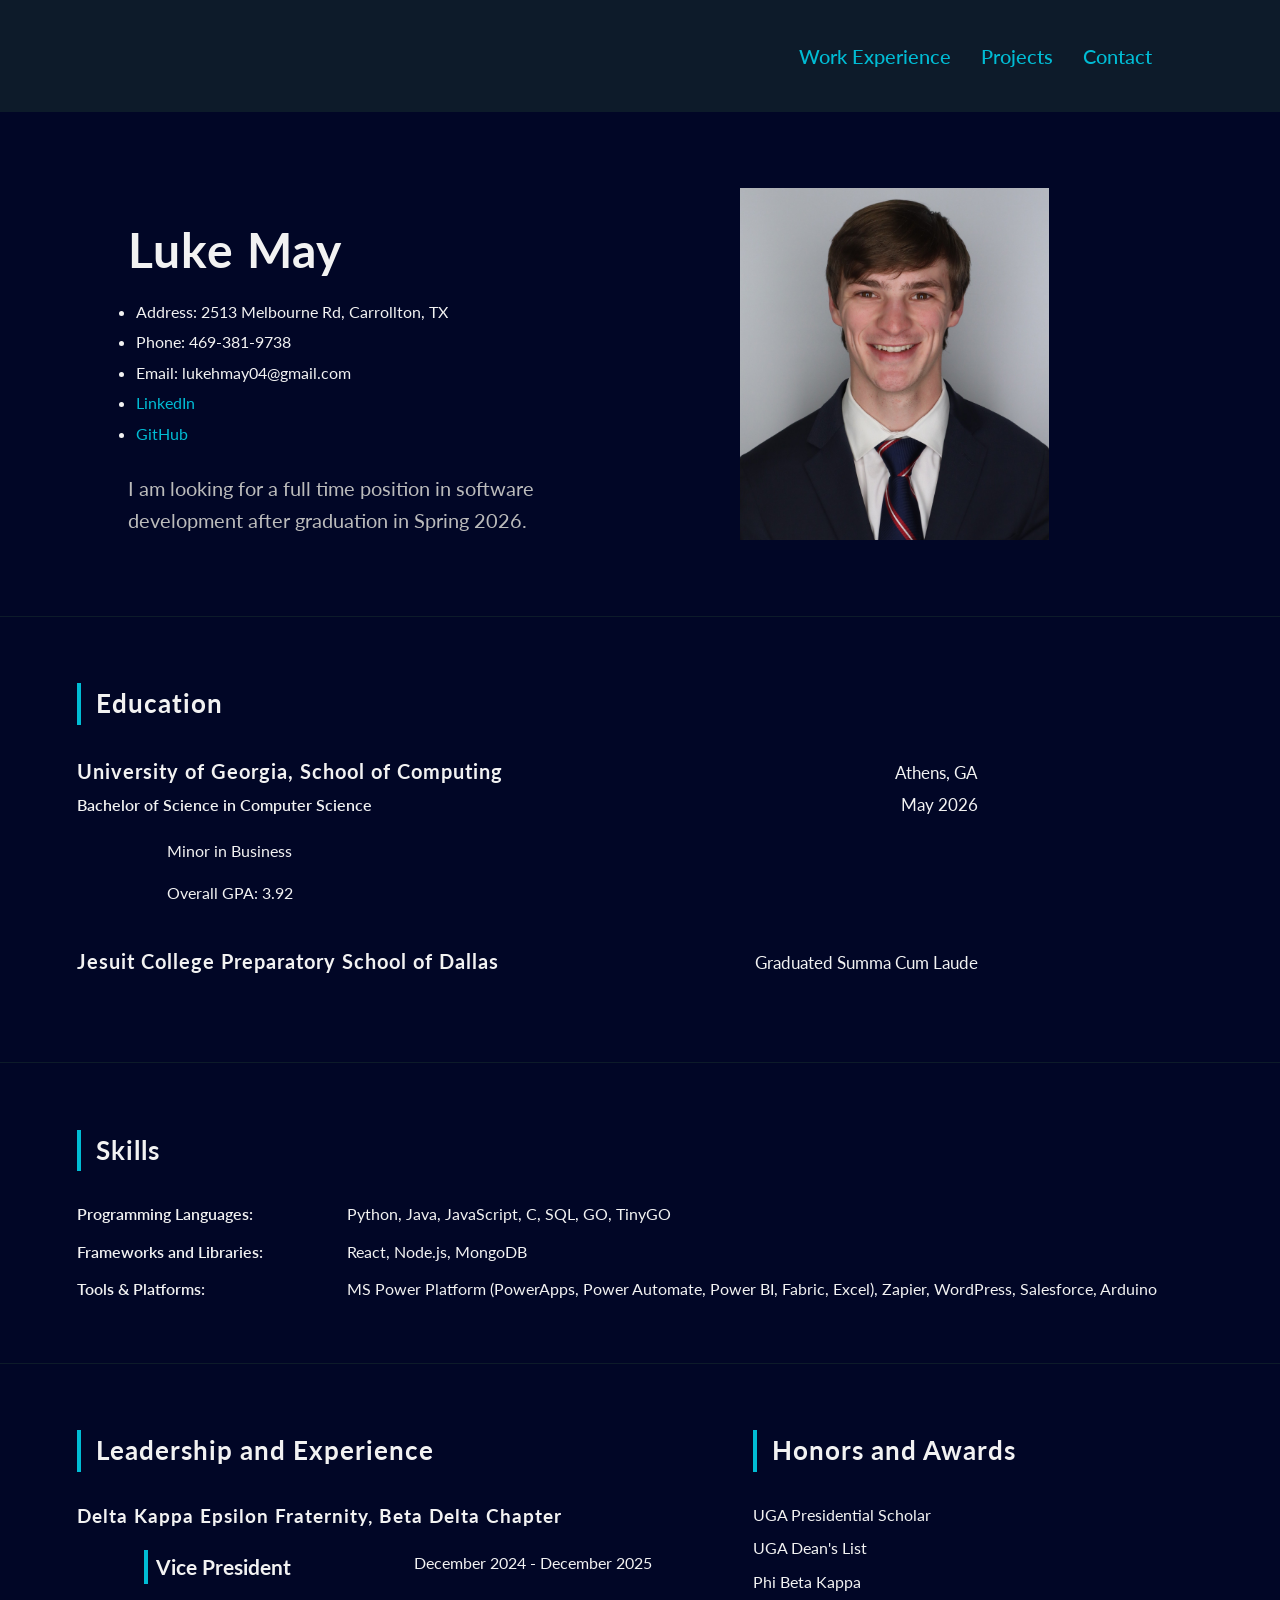
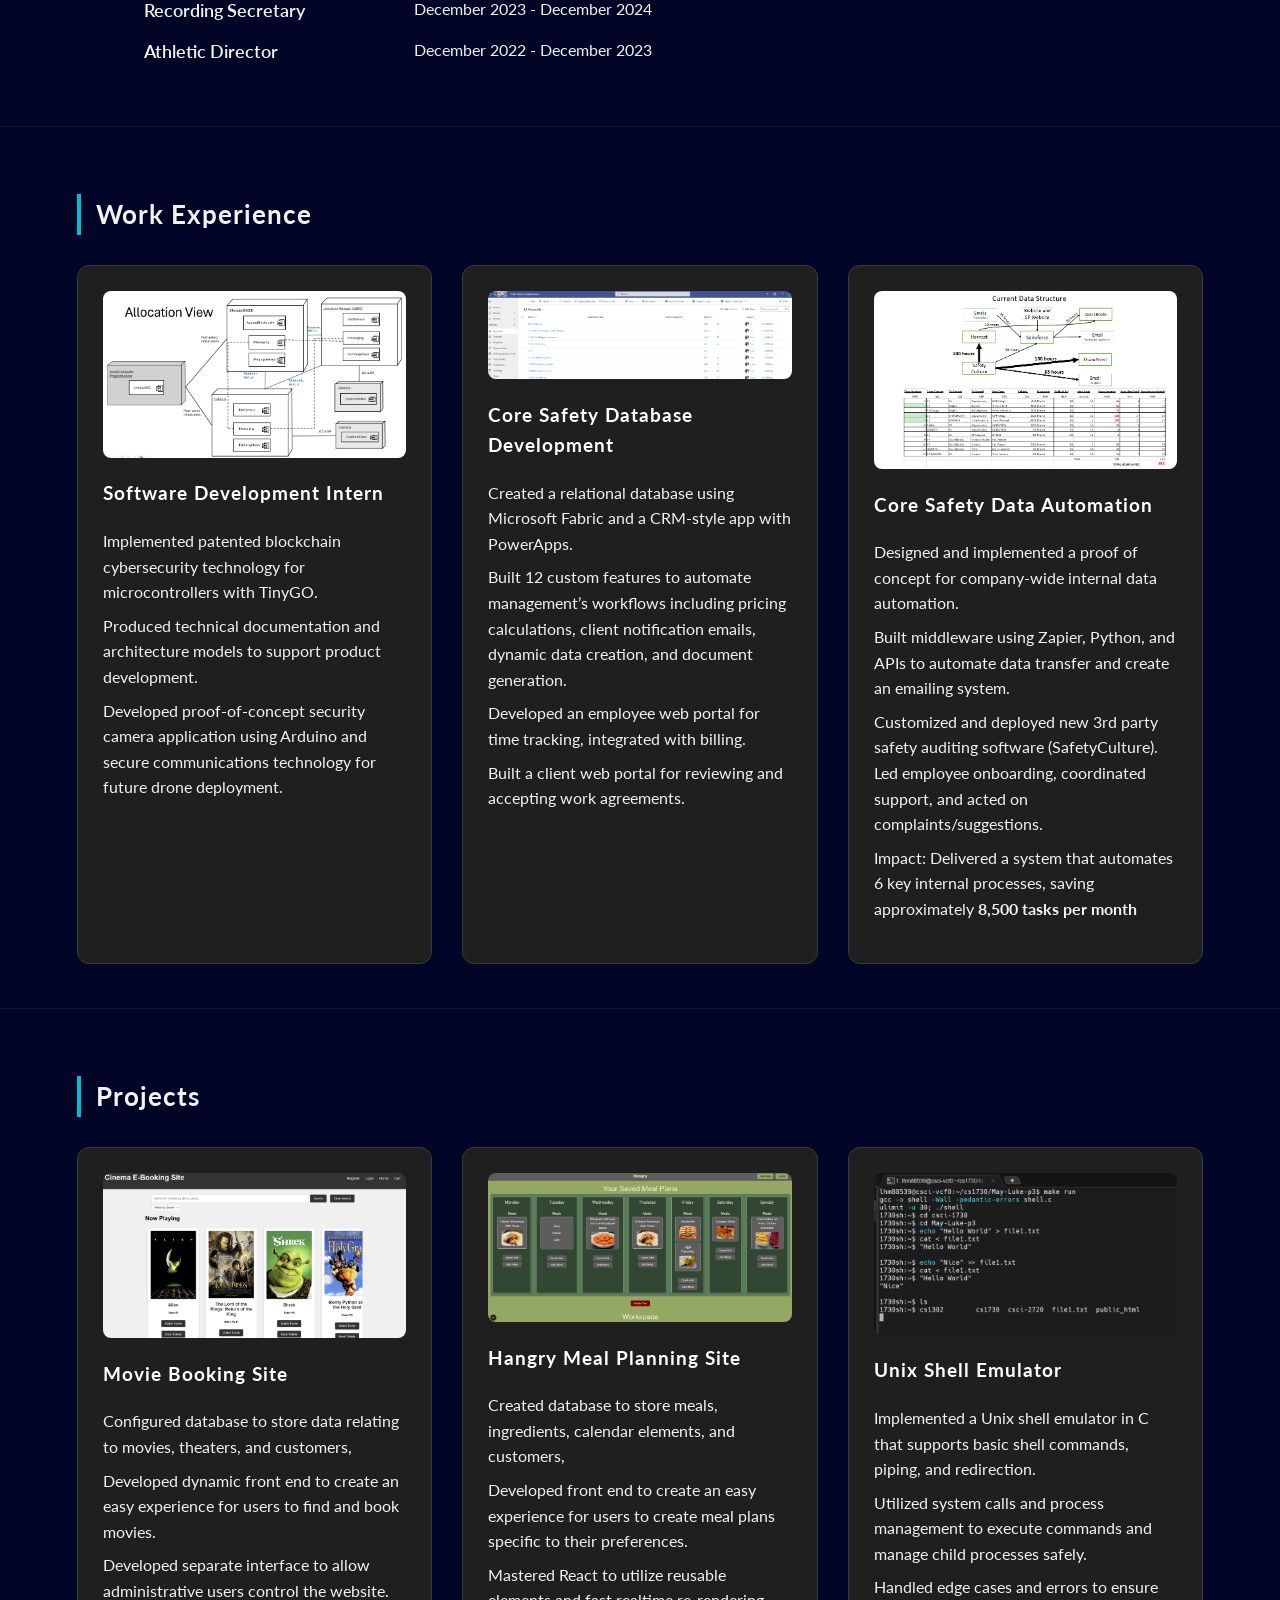
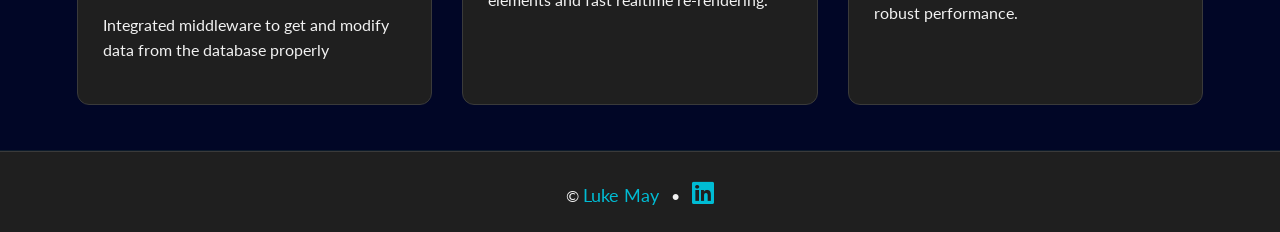
==== index.html @ 89981cf1 "first commit" ====
<!DOCTYPE html>
<html lang="en">

<head>
    <meta charset="UTF-8">
    <meta name="viewport" content="width=device-width, initial-scale=1.0">
    <title>Luke May</title>
    <link rel="stylesheet" href="css/style.css">
    <link rel="stylesheet" href="https://cdnjs.cloudflare.com/ajax/libs/font-awesome/6.0.0-beta3/css/all.min.css">
    <link rel="preconnect" href="https://fonts.googleapis.com">
    <link rel="preconnect" href="https://fonts.gstatic.com" crossorigin>
    <link
        href="https://fonts.googleapis.com/css2?family=Lato:ital,wght@0,100;0,300;0,400;0,700;0,900;1,100;1,300;1,400;1,700;1,900&display=swap"
        rel="stylesheet">
    <link
        href="https://fonts.googleapis.com/css2?family=Faculty+Glyphic&family=Lato:ital,wght@0,100;0,300;0,400;0,700;0,900;1,100;1,300;1,400;1,700;1,900&display=swap"
        rel="stylesheet">
</head>

<body>
    <nav>
        <p><a href="#work">Work Experience</a></p>
        <p><a href="#projects">Projects</a></p>
        <p><a href="contact.html">Contact</a></p>
    </nav>

    <section class="splash">
        <div id="left-col">
            <h1>Luke May</h1>
            <ul id="contact-info">
                <li>Address: 2513 Melbourne Rd, Carrollton, TX</li>
                <li>Phone: 469-381-9738</li>
                <li>Email: lukehmay04@gmail.com</li>
                <li><a href="https://www.linkedin.com/in/luke-may-3313bb2b1" target="_blank">LinkedIn</a></li>
                <li><a href="https://github.com/lukemay03" target="_blank">GitHub</a></li>
            </ul>
            <p id="tagline">
                I am looking for a full time position in software development after graduation in Spring 2026.
            </p>
        </div>
        <div id="right-col">
            <img src="images/lukeheadshot.jpg" alt="Luke May Headshot">
        </div>
    </section>

    <section>
        <h2>Education</h2>
        <div id="education">
            <div class="edu-item">
                <div class="edu-header">
                    <h3>University of Georgia, School of Computing</h3>
                    <span class="location">Athens, GA</span>
                </div>

                <div class="edu-subheader">
                    <p class="degree">Bachelor of Science in Computer Science</p>
                    <span class="date">May 2026</span>
                </div>

                <p class="edu-detail">Minor in Business</p>
                <p class="edu-detail">Overall GPA: 3.92</p>
            </div>

            <div class="edu-item">
                <div class="edu-header">
                    <h3>Jesuit College Preparatory School of Dallas</h3>
                    <span class="location">Graduated Summa Cum Laude</span>
                </div>
            </div>
        </div>
    </section>
    <section>
        <h2>Skills</h2>
        <dl class="skills">
            <dt>Programming Languages:</dt>
            <dd>Python, Java, JavaScript, C, SQL, GO, TinyGO</dd>
            <dt>Frameworks and Libraries:</dt>
            <dd>React, Node.js, MongoDB</dd>
            <dt>Tools & Platforms:</dt>
            <dd>MS Power Platform (PowerApps, Power Automate, Power BI, Fabric, Excel), Zapier, WordPress, Salesforce, Arduino</dd>
        </dl>
    </section>
    <section id="leader-awards">
        <div id="leadership-col">
        <h2>Leadership and Experience</h2>
        <dl>
            <h3>Delta Kappa Epsilon Fraternity, Beta Delta Chapter</h3>
            <div class="leadership">
                <dt style="font-size: 21px; font-weight: 650; border-left: 4px solid #00bcd4; padding-left: 8px;">Vice President</dt>
                <dd>December 2024 - December 2025</dd>
                <dt>Recording Secretary</dt>
                <dd>December 2023 - December 2024</dd>
                <dt>Athletic Director</dt>
                <dd>December 2022 - December 2023</dd>
            </div>
            <!-- <br>
            <dt>Computer Science Intern: <a href="https://coresafety.com" target="_blank">Core Safety Group</a></dt>
            <dd>May 2023 - August 2023</dd>
            <br>
            <dt>Computer Consultant: <a href="https://coresafety.com" target="_blank">Core Safety Group</a></dt>
            <dd>May 2024 - Current</dd> -->
        </dl>
        </div>
        <div id="awards-col">
            <h2>Honors and Awards</h2>
            <ul>
                <li>UGA Presidential Scholar</li>
                <li>UGA Dean's List</li>
                <li>Phi Beta Kappa</li>
            </ul>
        </div>
    </section>
    <section id="work">
        <h2>Work Experience</h2>
        <div class="three-col">
            <div class="card">
                <img src="images/bcgabedview.png" alt="Software Development Intern">
                <h3>Software Development Intern</h3>
                <ul>
                    <li>Implemented patented blockchain cybersecurity technology for microcontrollers with TinyGO.</li>
                    <li>Produced technical documentation and architecture models to support product development. </li>
                    <li>Developed proof-of-concept security camera application using Arduino and secure communications technology for future drone deployment. </li>
                </ul>
            </div>

            
            <div class="card">
                <img src="images/coredatabase.png" alt="Core Database Development">
                <h3>Core Safety Database Development</h3>
                <ul>
                    <li>Created a relational database using Microsoft Fabric and a CRM-style app with PowerApps. </li>
                    <li>Built 12 custom features to automate management’s workflows including pricing calculations, client notification emails, dynamic data creation, and document generation. </li>
                    <li>Developed an employee web portal for time tracking, integrated with billing. </li>
                    <li>Built a client web portal for reviewing and accepting work agreements.</li>
                </ul>
            </div>

            <div class="card">
                <img src="images/coredataautomation.png" alt="Core Safety Data Automation">
                <h3>Core Safety Data Automation</h3>
                <ul>
                    <li>Designed and implemented a proof of concept for company-wide internal data automation.</li>
                    <li>Built middleware using Zapier, Python, and APIs to automate data transfer and create an emailing system.</li>
                    <li>Customized and deployed new 3rd party safety auditing software (SafetyCulture). Led employee onboarding, coordinated support, and acted on complaints/suggestions.</li>
                    <li>Impact: Delivered a system that automates 6 key internal processes, saving approximately <strong>8,500 tasks per month</strong></li>
                </ul>
            </div>
        </div>
    </section>
    <section id="projects">
        <h2>Projects</h2>
        <div class="three-col">
            <div class="card">
                <img src="images/moviebookingsite.png" alt="Movie Booking Site">
                <h3>Movie Booking Site</h3>
                <ul>
                    <li>Configured database to store data relating to movies, theaters, and customers,</li>
                    <li>Developed dynamic front end to create an easy experience for users to find and book movies.</li>
                    <li>Developed separate interface to allow administrative users control the website.</li>
                    <li>Integrated middleware to get and modify data from the database properly</li>
                </ul>
            </div>
            <div class="card">
                <img src="images/hangry/dashboard.png" alt="Hangry Meal Planning Site">
                <h3>Hangry Meal Planning Site</h3>
                <ul>
                    <li>Created database to store meals, ingredients, calendar elements, and customers,</li>
                    <li>Developed front end to create an easy experience for users to create meal plans specific to their preferences.</li>
                    <li>Mastered React to utilize reusable elements and fast realtime re-rendering.</li>
                </ul>
            </div>
            <div class="card">
                <img src="images/shellemulator.png" alt="Unix Shell Emulator">
                <h3>Unix Shell Emulator</h3>
                <ul>
                    <li> Implemented a Unix shell emulator in C that supports basic shell commands, piping, and redirection.</li>
                    <li>Utilized system calls and process management to execute commands and manage child processes safely.</li>
                    <li>Handled edge cases and errors to ensure robust performance.</li>
                </ul>
            </div>
        </div>
    </section>
    <footer>
        &copy;
        <a href="contact.html" style="font-size: 18px;">Luke May</a>
        &nbsp;
        &bull;
        &nbsp;
        <a href="http://www.linkedin.com/in/luke-may-3313bb2b1" style="font-size:25px;" target="_blank"><i
                class="fab fa-linkedin"></i></a>
    </footer>
</body>

</html>
---- css/style.css ----
/* ========== GLOBAL STYLES ========== */
body {
    margin: 0;
    font-family: "Lato", sans-serif;
    background-color: #010626;
    color: #f2f2f2;
    line-height: 1.6;
}

h1,
h2,
h3 {
    letter-spacing: 1px;
}

section {
    padding: 3.5% 6%;
    border-bottom: 1px solid #0D1B2A;
    /* border-bottom: 1px solid #00bcd4; */
}

html {
    scroll-behavior: smooth;
}

/* ========== NAVIGATION ========== */
nav {
    background-color: #0D1B2A;
    display: flex;
    justify-content: flex-end;
    align-items: center;
    padding: 20px 10%;
    font-size: 20px;
    gap: 1%;
}

nav a {
    color: #00bcd4;
    text-decoration: none;
    font-weight: 500;
    margin-left: 20px;
    transition: color 0.3s ease;
}

nav a:hover {
    color: #ffffff;
    font-weight: bold;
}

/* ========== FOOTER ========== */
footer {
    background-color: #1f1f1f;
    padding: 20px;
    text-align: center;
    border-top: 1px solid #3a3a3a;
}

footer a {
    color: #00bcd4;
    text-decoration: none;
}

footer a:hover {
    color: #ffffff;
}

/* ========== SPLASH / HERO ========== */
.splash {
    text-align: center;
    padding: 60px 10%;
    display: flex;
    flex-direction: row;
}

.splash h1 {
    font-size: 48px;
    margin-bottom: 10px;
}

.splash #tagline {
    font-size: 20px;
    color: #bbbbbb;
}

.splash img {
    margin: 0;
    width: 60%;
}

.splash #left-col {
    display: flex;
    flex-direction: column;
    text-align: left;
    gap: 5%;
}

.splash #contact-info {
    list-style-type: disc;
    padding-left: 8px;
    margin: 0;
    text-align: left;
}

.splash #contact-info li {
    margin-bottom: 5px;
}

.splash #right-col {
    width: 80%;
    display: flex;
    justify-content: center;
    align-items: center;
}

/* ========== SECTION HEADINGS ========== */
section h2 {
    font-size: 26px;
    margin-bottom: 30px;
    border-left: 4px solid #00bcd4;
    padding-left: 15px;
}

/* ========== EDUCATION ========== */
#education {
    font-size: 16px;
    width: 80%;
}

.edu-item {
    margin-bottom: 40px;
}

.edu-header,
.edu-subheader {
    display: flex;
    justify-content: space-between;
    align-items: baseline;
}

.edu-header h3 {
    margin: 0;
    font-size: 20px;
}

.edu-detail {
    padding-left: 10%;
}

.location,
.date {
    /* color: #bbbbbb; */
    font-size: 17px;
}

.degree {
    font-weight: 600;
    margin: 5px 0;
}

/* ========== LINKS ========== */
section a {
    color: #00bcd4;
    text-decoration: none;
    transition: 0.3s;
}

section a:hover {
    color: #ffffff;
}

/* ========== LISTS ========== */
ul {
    list-style-type: none;
    padding-left: 0;
}

ul li {
    margin-bottom: 8px;
}

/* ========== SKILLS GRID ========== */
.skills {
    display: grid;
    grid-template-columns: 250px 1fr;
    /* left column fixed, right flexible */
    row-gap: 12px;
    column-gap: 20px;
}

.skills dt {
    font-weight: 600;
}

.skills dd {
    margin: 0;
}


/* ========== LEADERSHIP EXPERIENCE ========== */
#leader-awards{
    display: flex;
    flex-direction: row;
    /* gap: 13%; */
}

#leadership-col{
    width: 60%;
}

.leadership {
    display: grid;
    grid-template-columns: 250px 1fr;
    /* left column fixed, right flexible */
    row-gap: 12px;
    column-gap: 20px;
    padding-left: 10%;
}

.leadership dt {
    font-weight: 600;
    font-size: 18px;
}

.leadership dd {
    margin: 0;
    font-size: 16px;
}

/* ========== PROJECT CARDS ========== */
.three-col {
    display: grid;
    grid-template-columns: repeat(auto-fit, minmax(280px, 1fr));
    gap: 30px;
}

.card {
    background-color: #1f1f1f;
    border-radius: 12px;
    padding: 25px;
    transition: transform 0.3s ease, box-shadow 0.3s ease;
    border: 1px solid #3a3a3a;
}

.card:hover {
    transform: translateY(-5px);
    box-shadow: 0 10px 30px rgba(0, 0, 0, 0.4);
}

.card img {
    width: 100%;
    border-radius: 8px;
    margin-bottom: 15px;
}

.card h3 {
    margin-top: 0;
    color: #ffffff;
}

/* ========== CONTACT SECTION ========== */
#one-col {
    display: flex;
    justify-content: center;
    flex-direction: column;
    text-align: center;
}
form {
    background-color: #1f1f1f;
    padding: 40px;
    border-radius: 12px;
    width: 100%;
    max-width: 500px;
    display: flex;
    flex-direction: column;
    box-shadow: 0 10px 30px rgba(0,0,0,0.4);
    border: 1px solid #3a3a3a;
    margin: 0 auto;
    text-align: left;
}

form label {
    margin-bottom: 6px;
    font-weight: 500;
    font-size: 14px;
    color: #bbbbbb;
}

form input,
form textarea {
    background-color: #292929;
    border: 1px solid #3a3a3a;
    color: #ffffff;
    padding: 12px;
    margin-bottom: 20px;
    border-radius: 8px;
    font-size: 14px;
}

form textarea {
    min-height: 120px;
    resize: vertical;
}

form input:focus,
form textarea:focus {
    outline: none;
    border: 1px solid #00bcd4;
    box-shadow: 0 0 0 2px rgba(0,188,212,0.2);
}

form button {
    background-color: #00bcd4;
    color: #292929;
    border: none;
    padding: 14px;
    border-radius: 8px;
    cursor: pointer;
    font-weight: 600;
    font-size: 15px;
    transition: all 0.3s ease;
}

form button:hover {
    background-color: #ffffff;
}

/* ========== THANK YOU PAGE ========== */
#thank-you {
    display: flex;
    flex-direction: column;
    align-items: center;
    justify-content: center;
    height: 80vh;
    text-align: center;
}
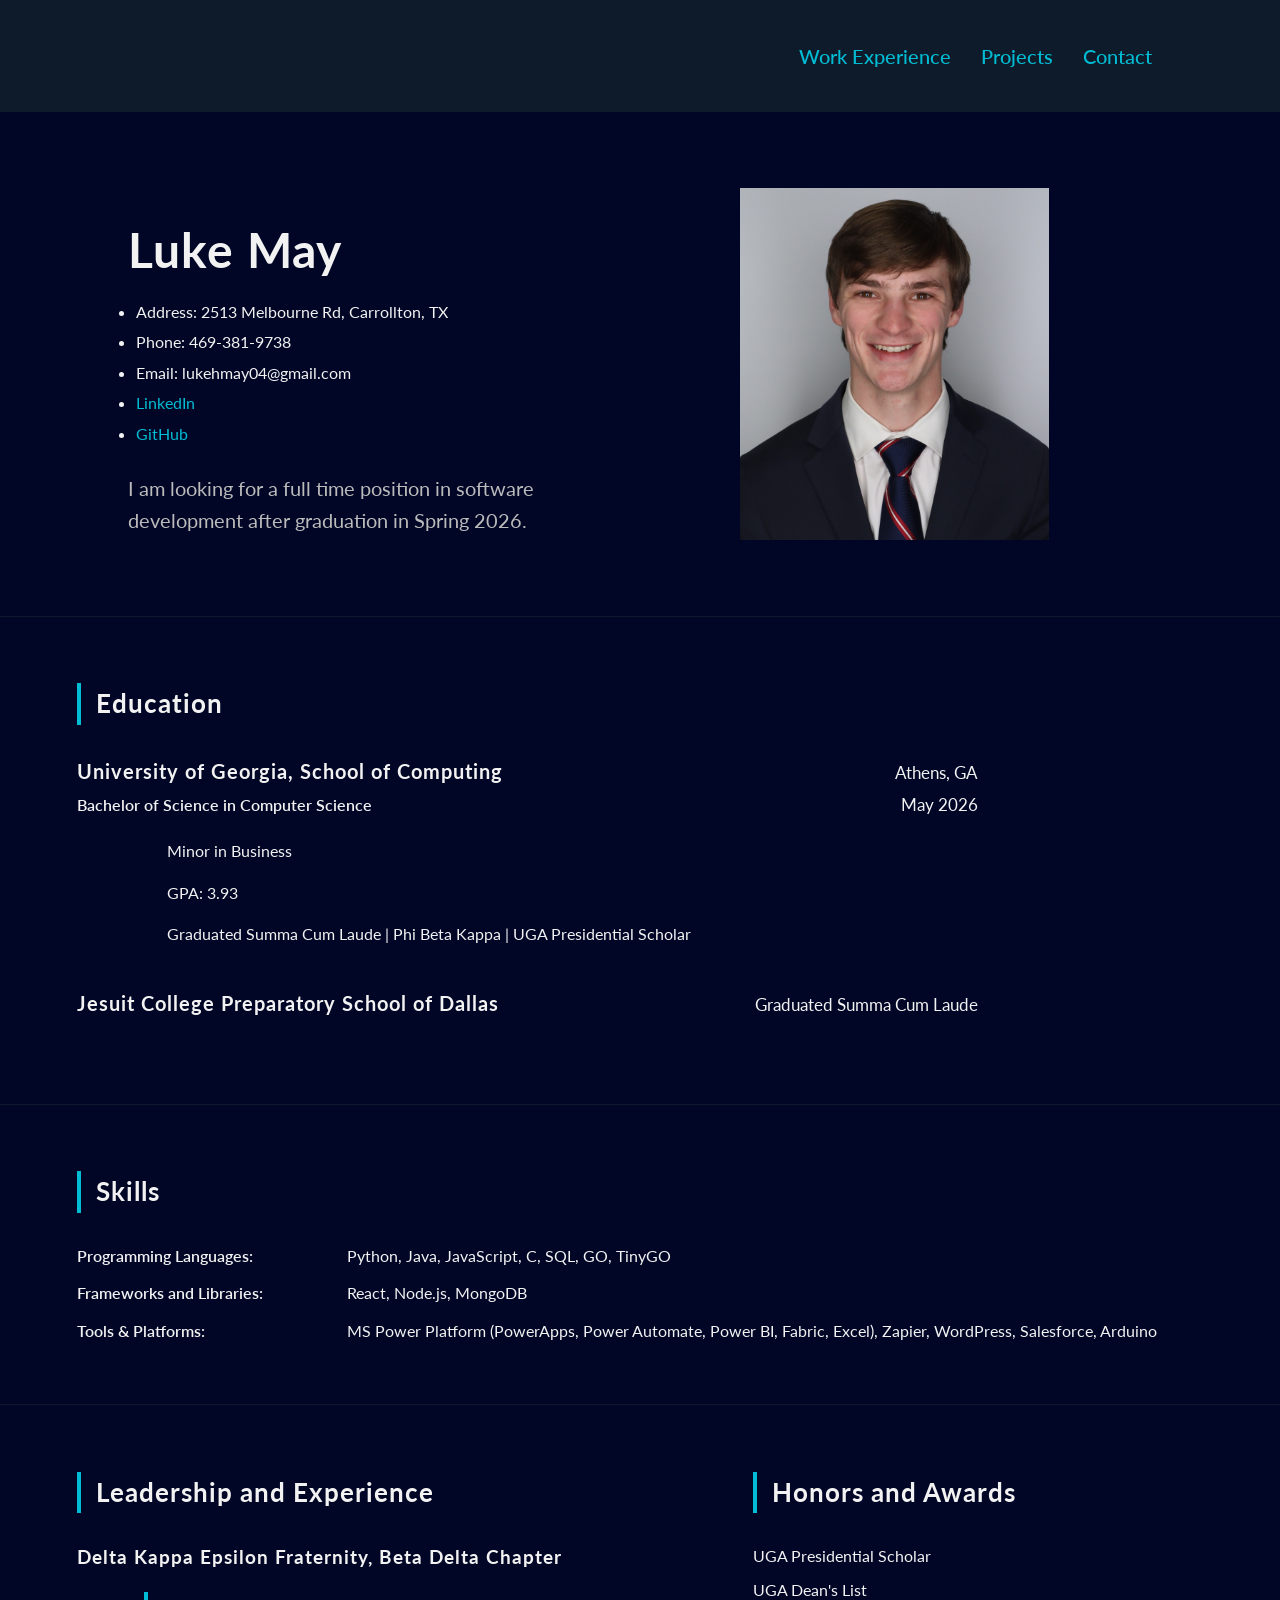
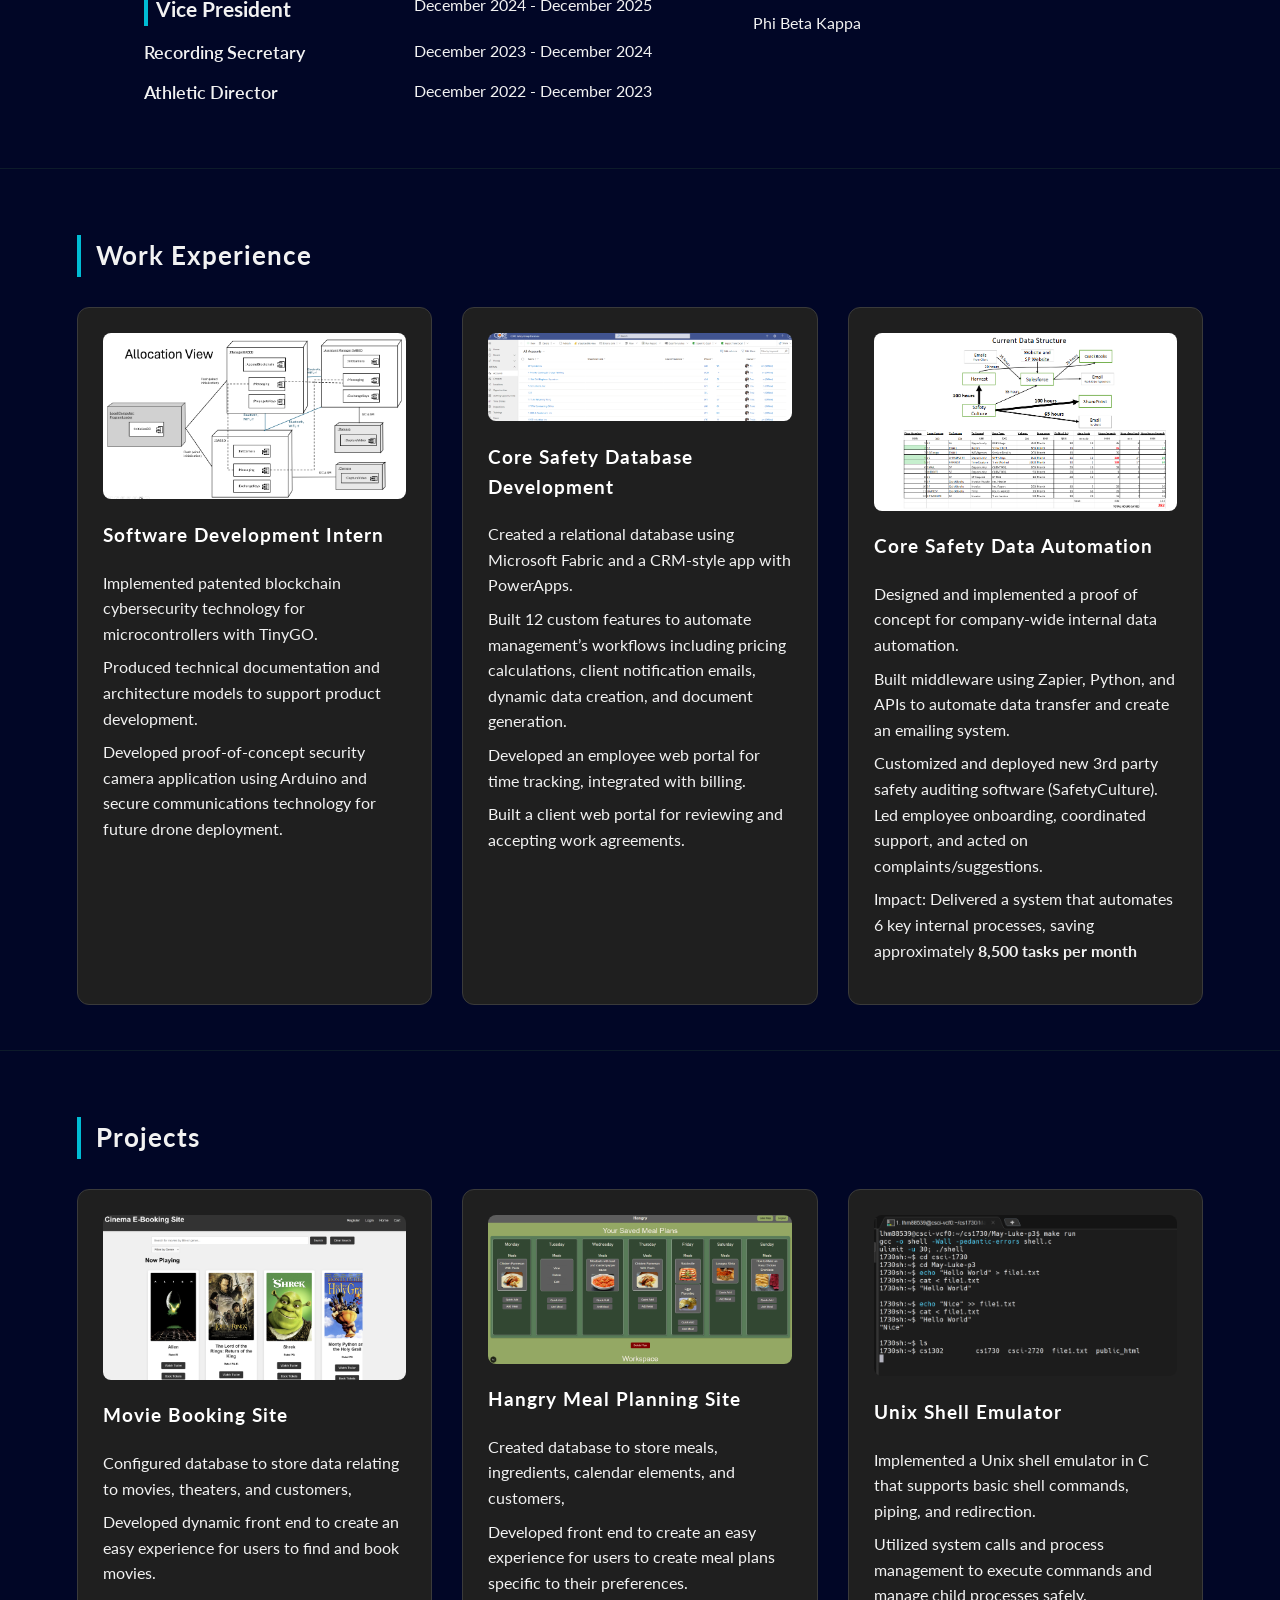
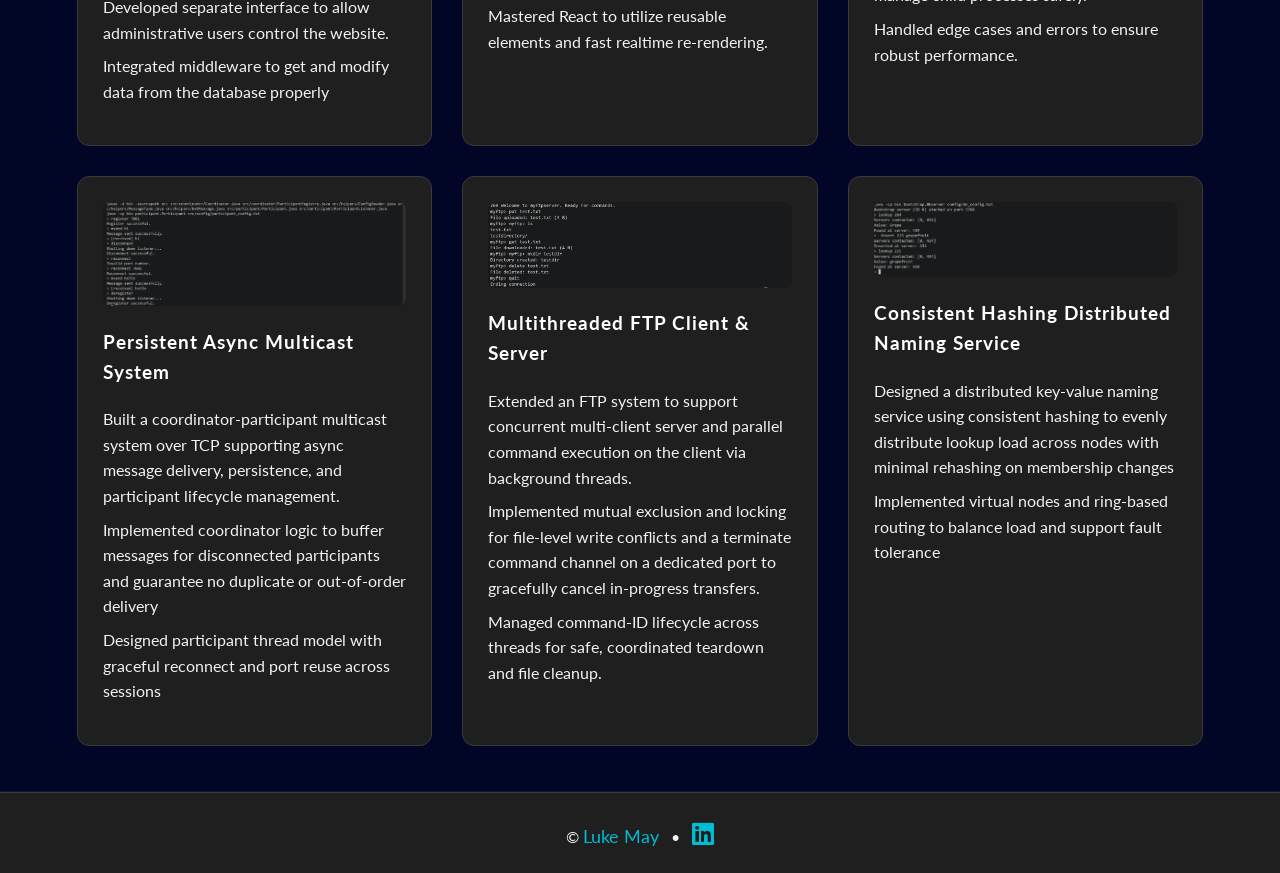
==== commit ef1a8106: "added distributed systems project info" ====
--- a/index.html
+++ b/index.html
@@ -56,9 +56,9 @@
                     <p class="degree">Bachelor of Science in Computer Science</p>
                     <span class="date">May 2026</span>
                 </div>
-
                 <p class="edu-detail">Minor in Business</p>
-                <p class="edu-detail">Overall GPA: 3.92</p>
+                <p class="edu-detail">GPA: 3.93</p>
+                <p class="edu-detail">Graduated Summa Cum Laude  |  Phi Beta Kappa  |  UGA Presidential Scholar</p>
             </div>
 
             <div class="edu-item">
@@ -93,12 +93,6 @@
                 <dt>Athletic Director</dt>
                 <dd>December 2022 - December 2023</dd>
             </div>
-            <!-- <br>
-            <dt>Computer Science Intern: <a href="https://coresafety.com" target="_blank">Core Safety Group</a></dt>
-            <dd>May 2023 - August 2023</dd>
-            <br>
-            <dt>Computer Consultant: <a href="https://coresafety.com" target="_blank">Core Safety Group</a></dt>
-            <dd>May 2024 - Current</dd> -->
         </dl>
         </div>
         <div id="awards-col">
@@ -149,34 +143,64 @@
     </section>
     <section id="projects">
         <h2>Projects</h2>
-        <div class="three-col">
-            <div class="card">
-                <img src="images/moviebookingsite.png" alt="Movie Booking Site">
-                <h3>Movie Booking Site</h3>
-                <ul>
-                    <li>Configured database to store data relating to movies, theaters, and customers,</li>
-                    <li>Developed dynamic front end to create an easy experience for users to find and book movies.</li>
-                    <li>Developed separate interface to allow administrative users control the website.</li>
-                    <li>Integrated middleware to get and modify data from the database properly</li>
-                </ul>
-            </div>
-            <div class="card">
-                <img src="images/hangry/dashboard.png" alt="Hangry Meal Planning Site">
-                <h3>Hangry Meal Planning Site</h3>
-                <ul>
-                    <li>Created database to store meals, ingredients, calendar elements, and customers,</li>
-                    <li>Developed front end to create an easy experience for users to create meal plans specific to their preferences.</li>
-                    <li>Mastered React to utilize reusable elements and fast realtime re-rendering.</li>
-                </ul>
-            </div>
-            <div class="card">
-                <img src="images/shellemulator.png" alt="Unix Shell Emulator">
-                <h3>Unix Shell Emulator</h3>
-                <ul>
-                    <li> Implemented a Unix shell emulator in C that supports basic shell commands, piping, and redirection.</li>
-                    <li>Utilized system calls and process management to execute commands and manage child processes safely.</li>
-                    <li>Handled edge cases and errors to ensure robust performance.</li>
-                </ul>
+        <div class="two-row">
+            <div class="three-col">
+                <div class="card">
+                    <img src="images/moviebookingsite.png" alt="Movie Booking Site">
+                    <h3>Movie Booking Site</h3>
+                    <ul>
+                        <li>Configured database to store data relating to movies, theaters, and customers,</li>
+                        <li>Developed dynamic front end to create an easy experience for users to find and book movies.</li>
+                        <li>Developed separate interface to allow administrative users control the website.</li>
+                        <li>Integrated middleware to get and modify data from the database properly</li>
+                    </ul>
+                </div>
+                <div class="card">
+                    <img src="images/hangry/dashboard.png" alt="Hangry Meal Planning Site">
+                    <h3>Hangry Meal Planning Site</h3>
+                    <ul>
+                        <li>Created database to store meals, ingredients, calendar elements, and customers,</li>
+                        <li>Developed front end to create an easy experience for users to create meal plans specific to their preferences.</li>
+                        <li>Mastered React to utilize reusable elements and fast realtime re-rendering.</li>
+                    </ul>
+                </div>
+                <div class="card">
+                    <img src="images/shellemulator.png" alt="Unix Shell Emulator">
+                    <h3>Unix Shell Emulator</h3>
+                    <ul>
+                        <li> Implemented a Unix shell emulator in C that supports basic shell commands, piping, and redirection.</li>
+                        <li>Utilized system calls and process management to execute commands and manage child processes safely.</li>
+                        <li>Handled edge cases and errors to ensure robust performance.</li>
+                    </ul>
+                </div>
+            </div>
+            <div class="three-col">
+                <div class="card">
+                    <img src="images/multicast.png" alt="Persistent Async Multicast System ">
+                    <h3>Persistent Async Multicast System </h3>
+                    <ul>
+                        <li>Built a coordinator-participant multicast system over TCP supporting async message delivery, persistence, and participant lifecycle management.</li>
+                        <li>Implemented coordinator logic to buffer messages for disconnected participants and guarantee no duplicate or out-of-order delivery</li>
+                        <li>Designed participant thread model with graceful reconnect and port reuse across sessions</li>
+                    </ul>
+                </div>
+                <div class="card">
+                    <img src="images/ftp.png" alt="Multithreaded FTP Client & Server">
+                    <h3>Multithreaded FTP Client & Server</h3>
+                    <ul>
+                        <li>Extended an FTP system to support concurrent multi-client server and parallel command execution on the client via background threads.</li> 
+                        <li>Implemented mutual exclusion and locking for file-level write conflicts and a terminate command channel on a dedicated port to gracefully cancel in-progress transfers.</li>
+                        <li>Managed command-ID lifecycle across threads for safe, coordinated teardown and file cleanup.</li>
+                    </ul>
+                </div>
+                <div class="card">
+                    <img src="images/consistenthashing.png" alt="Consistent Hashing Distributed Naming Service">
+                    <h3>Consistent Hashing Distributed Naming Service</h3>
+                    <ul>
+                        <li>Designed a distributed key-value naming service using consistent hashing to evenly distribute lookup load across nodes with minimal rehashing on membership changes</li>
+                        <li>Implemented virtual nodes and ring-based routing to balance load and support fault tolerance</li>
+                    </ul>
+                </div>
             </div>
         </div>
     </section>
--- a/css/style.css
+++ b/css/style.css
@@ -232,6 +232,11 @@
     grid-template-columns: repeat(auto-fit, minmax(280px, 1fr));
     gap: 30px;
 }
+
+.two-row{
+    display: grid;
+    grid-template-rows: repeat(2, auto);
+    gap: 30px;}
 
 .card {
     background-color: #1f1f1f;
